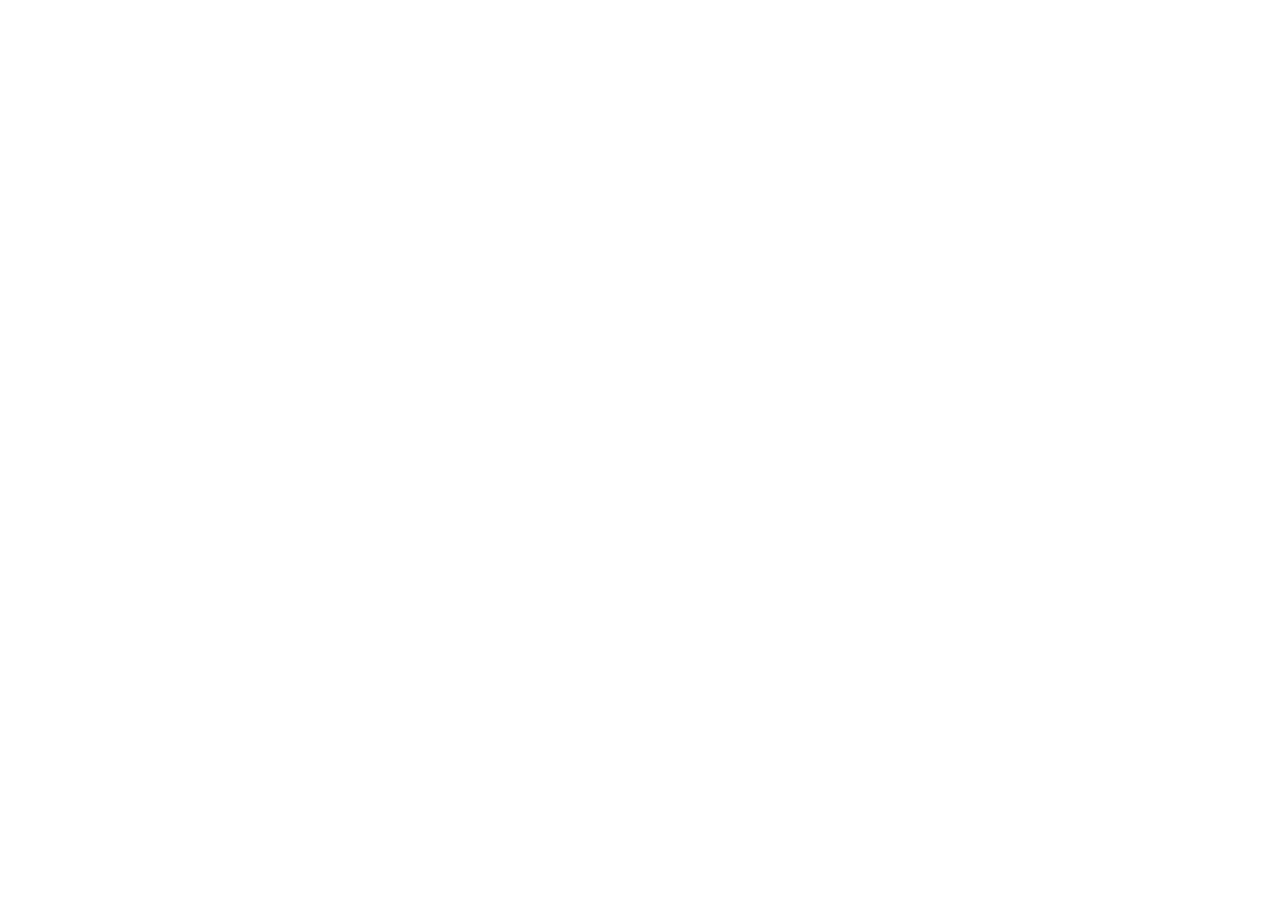
==== indox.html @ dcfecd45 "Rename indux.html to indox.html" ====
<!DOCTYPE html>
<html lang="es">
<head>
    <meta charset="UTF-8">
    <meta name="viewport" content="width=device-width, initial-scale=1.0">
    <title>Document</title>
</head>
<body>
    
</body>
</html>
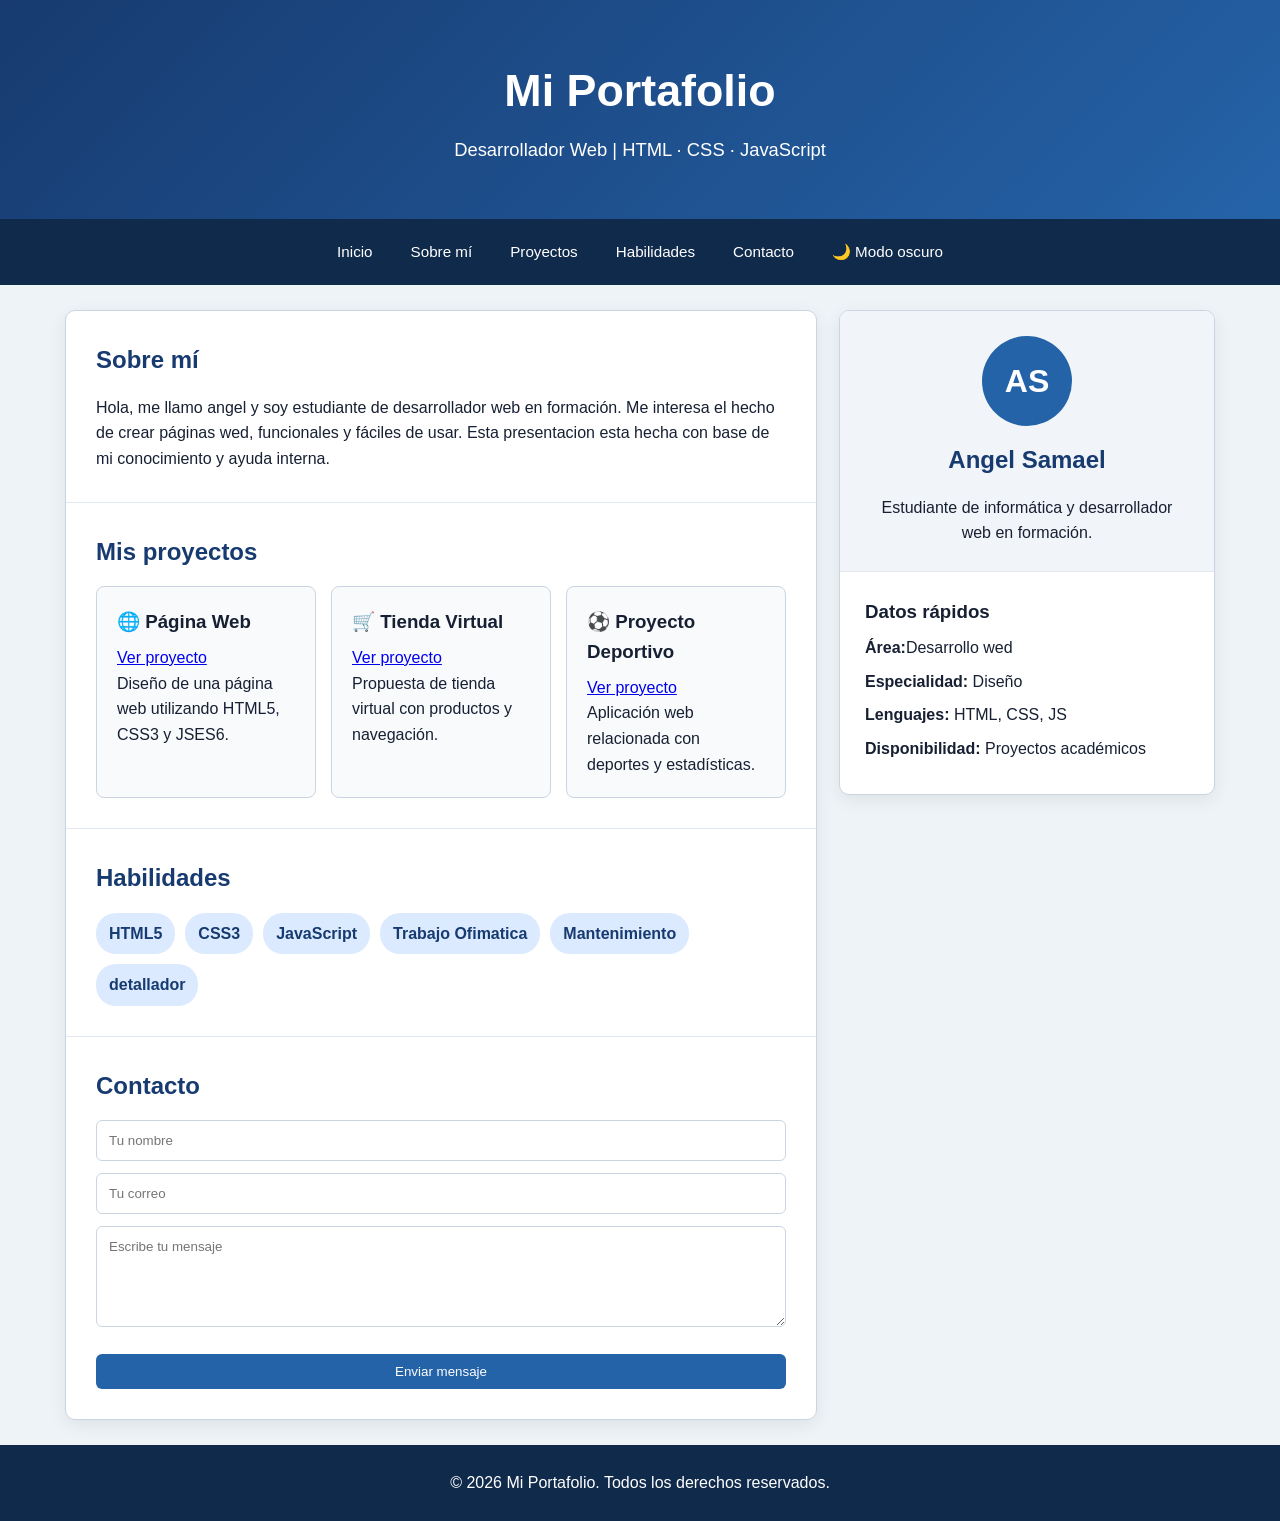
==== commit 145fdd55: "Add files via upload" ====
--- a/indox.html
+++ b/indox.html
@@ -3,9 +3,113 @@
 <head>
     <meta charset="UTF-8">
     <meta name="viewport" content="width=device-width, initial-scale=1.0">
-    <title>Document</title>
+    <title>Portafolio | Desarrollador Web</title>
+    <link rel="stylesheet" href="style.css">
 </head>
 <body>
-    
+
+    <header id="inicio">
+        <div class="contenedor">
+            <h1>Mi Portafolio</h1>
+            <p>Desarrollador Web | HTML · CSS · JavaScript</p>
+        </div>
+    </header>
+
+    <nav>
+        <div class="contenedor nav-contenedor">
+            <a href="#inicio">Inicio</a>
+            <a href="#sobre-mi">Sobre mí</a>
+            <a href="#proyectos">Proyectos</a>
+            <a href="#habilidades">Habilidades</a>
+            <a href="#contacto">Contacto</a>
+            <button id="modoBtn" type="button">🌙 Modo oscuro</button>
+        </div>
+    </nav>
+
+    <main class="contenedor layout">
+
+        <article>
+            <section id="sobre-mi" class="seccion">
+                <h2>Sobre mí</h2>
+                <p>
+                    Hola, me llamo angel y soy estudiante de desarrollador web en formación.
+                    Me interesa el hecho de crear páginas wed, funcionales y fáciles de usar.
+                    Esta presentacion esta hecha con base de mi conocimiento y ayuda interna.
+                </p>
+            </section>
+
+            <section id="proyectos" class="seccion">
+                <h2>Mis proyectos</h2>
+
+                <div class="proyectos">
+                    <div class="tarjeta">
+                        <h3>🌐 Página Web</h3>
+                        <a href="https://app.site123.com/manager/affiliate/abLandingOutsource.php?subject=&a=1&c_h=Crear+una+P%C3%A1gina+Web.+Es+f%C3%A1cil+y+gratis.&utm_source=google&utm_medium=cpc&utm_campaign=11811803948&utm_adgroupID=121892981502&keyword=crear%20sitio%20web&matchtype=p&network=g&placment=&target=&gad_source=1&gad_campaignid=11811803948&gbraid=0AAAAACwyhIf5mx6ucAZyJjUeC65mYlGoF&gclid=CjwKCAjwkaXUBhASEiwAZI3ds17dcnrUH4b4BUd49VwlvXPEz1qp3MKbd5qsofNpAG2YTDLsXRqw-BoC5uQQAvD_BwE&l=es&landingSystem=1" target="_blank" class="verProyecto">Ver proyecto</a>
+                        <p>Diseño de una página web utilizando HTML5, CSS3 y JSES6.</p>
+                     
+                    </div>
+
+                    <div class="tarjeta">
+                        <h3>🛒 Tienda Virtual</h3>
+                        <a href="https://www.amazon.com/s?k=envio+gratis+a+colombia&language=es_US&adgrpid=127387901244&hvadid=673107221016&hvdev=c&hvlocphy=1029295&hvnetw=g&hvqmt=b&hvrand=9774029803002576442&hvtargid=kwd-449457908070&hydadcr=966_1015168012&mcid=f10acabde5563890b86449297a8b3c34&tag=googleuscolom-20&ref=pd_sl_6hrpakvyai_b" target="_blank" class="verProyecto">Ver proyecto</a>
+                        <p>Propuesta de tienda virtual con productos y navegación.</p>
+        
+                    </div>
+
+                    <div class="tarjeta">
+                        <h3>⚽ Proyecto Deportivo</h3>
+                        <a href="https://www.overlyzer.com/de" target="_blank" class="verProyecto">Ver proyecto</a>
+                        <p>Aplicación web relacionada con deportes y estadísticas.</p>
+                        
+                    </div>
+                </div>
+            </section>
+
+            <section id="habilidades" class="seccion">
+                <h2>Habilidades</h2>
+                <div class="habilidades">
+                    <span>HTML5</span>
+                    <span>CSS3</span>
+                    <span>JavaScript</span>
+                    <span>Trabajo Ofimatica</span>
+                    <span>Mantenimiento</span>
+                    <span>detallador</span>
+                </div>
+            </section>
+
+            <section id="contacto" class="seccion">
+                <h2>Contacto</h2>
+                <form id="contactoForm">
+                    <input type="text" id="nombre" placeholder="Tu nombre" required>
+                    <input type="email" id="correo" placeholder="Tu correo" required>
+                    <textarea id="mensaje" rows="5" placeholder="Escribe tu mensaje" required></textarea>
+                    <button type="submit">Enviar mensaje</button>
+                </form>
+            </section>
+        </article>
+
+        <aside>
+            <div class="perfil">
+                <div class="avatar">AS</div>
+                <h2>Angel Samael</h2>
+                <p>Estudiante de informática y desarrollador web en formación.</p>
+            </div>
+
+            <div class="datos">
+                <h3>Datos rápidos</h3>
+                <p><strong>Área:</strong>Desarrollo wed</p>
+                <p><strong>Especialidad:</strong> Diseño</p>
+                <p><strong>Lenguajes:</strong> HTML, CSS, JS</p>
+                <p><strong>Disponibilidad:</strong> Proyectos académicos</p>
+            </div>
+        </aside>
+
+    </main>
+
+    <footer>
+        <p>&copy; <span id="anio"></span> Mi Portafolio. Todos los derechos reservados.</p>
+    </footer>
+
+    <script src="Scritp.js"></script>
 </body>
 </html>
--- a/style.css
+++ b/style.css
@@ -0,0 +1,261 @@
+* {
+    box-sizing: border-box;
+    margin: 0;
+    padding: 0;
+}
+
+html {
+    scroll-behavior: smooth;
+}
+
+body {
+    font-family: Arial, Helvetica, sans-serif;
+    background: #eef3f8;
+    color: #172033;
+    line-height: 1.6;
+}
+
+.contenedor {
+    width: 92%;
+    max-width: 1150px;
+    margin: auto;
+}
+
+header {
+    background: linear-gradient(135deg, #173b70, #2563a8);
+    color: white;
+    padding: 55px 0;
+    text-align: center;
+}
+
+header h1 {
+    font-size: 2.8rem;
+    margin-bottom: 8px;
+}
+
+header p {
+    font-size: 1.15rem;
+}
+
+nav {
+    background: #102a4c;
+    position: sticky;
+    top: 0;
+    z-index: 10;
+}
+
+.nav-contenedor {
+    display: flex;
+    align-items: center;
+    justify-content: center;
+    flex-wrap: wrap;
+    gap: 8px;
+    padding: 12px 0;
+}
+
+nav a,
+#modoBtn {
+    color: white;
+    text-decoration: none;
+    padding: 9px 15px;
+    border-radius: 6px;
+    border: none;
+    background: transparent;
+    cursor: pointer;
+    font-size: 0.95rem;
+}
+
+nav a:hover,
+#modoBtn:hover {
+    background: #2563a8;
+}
+
+.layout {
+    display: grid;
+    grid-template-columns: 2fr 1fr;
+    gap: 22px;
+    padding: 25px 0;
+}
+
+article,
+aside {
+    background: white;
+    border: 1px solid #cbd5e1;
+    border-radius: 10px;
+    box-shadow: 0 5px 18px rgba(0, 0, 0, 0.07);
+}
+
+.seccion {
+    padding: 30px;
+    border-bottom: 1px solid #e2e8f0;
+}
+
+.seccion:last-child {
+    border-bottom: none;
+}
+
+h2 {
+    color: #173b70;
+    margin-bottom: 15px;
+}
+
+.proyectos {
+    display: grid;
+    grid-template-columns: repeat(3, 1fr);
+    gap: 15px;
+}
+
+.tarjeta {
+    border: 1px solid #cbd5e1;
+    border-radius: 8px;
+    padding: 20px;
+    background: #f8fafc;
+}
+
+.tarjeta h3 {
+    margin-bottom: 8px;
+}
+
+.tarjeta button,
+form button {
+    margin-top: 15px;
+    padding: 10px 15px;
+    border: none;
+    border-radius: 6px;
+    background: #2563a8;
+    color: white;
+    cursor: pointer;
+}
+
+.tarjeta button:hover,
+form button:hover {
+    background: #173b70;
+}
+
+.habilidades {
+    display: flex;
+    flex-wrap: wrap;
+    gap: 10px;
+}
+
+.habilidades span {
+    background: #dbeafe;
+    color: #173b70;
+    padding: 8px 13px;
+    border-radius: 20px;
+    font-weight: bold;
+}
+
+form {
+    display: flex;
+    flex-direction: column;
+    gap: 12px;
+}
+
+form input,
+form textarea {
+    width: 100%;
+    padding: 12px;
+    border: 1px solid #cbd5e1;
+    border-radius: 6px;
+    font-family: inherit;
+}
+
+aside {
+    height: fit-content;
+    overflow: hidden;
+}
+
+.perfil,
+.datos {
+    padding: 25px;
+}
+
+.perfil {
+    text-align: center;
+    background: #f1f5f9;
+}
+
+.avatar {
+    width: 90px;
+    height: 90px;
+    margin: 0 auto 15px;
+    border-radius: 50%;
+    display: flex;
+    align-items: center;
+    justify-content: center;
+    background: #2563a8;
+    color: white;
+    font-size: 2rem;
+    font-weight: bold;
+}
+
+.datos {
+    border-top: 1px solid #e2e8f0;
+}
+
+.datos p {
+    margin: 8px 0;
+}
+
+footer {
+    background: #102a4c;
+    color: white;
+    text-align: center;
+    padding: 25px;
+}
+
+/* Modo oscuro */
+body.oscuro {
+    background: #111827;
+    color: #e5e7eb;
+}
+
+body.oscuro article,
+body.oscuro aside {
+    background: #1f2937;
+    border-color: #374151;
+}
+
+body.oscuro .seccion {
+    border-color: #374151;
+}
+
+body.oscuro h2 {
+    color: #93c5fd;
+}
+
+body.oscuro .tarjeta {
+    background: #111827;
+    border-color: #374151;
+}
+
+body.oscuro .perfil {
+    background: #182334;
+}
+
+body.oscuro .habilidades span {
+    background: #1e3a5f;
+    color: #bfdbfe;
+}
+
+body.oscuro form input,
+body.oscuro form textarea {
+    background: #111827;
+    color: white;
+    border-color: #4b5563;
+}
+
+body.oscuro .datos {
+    border-color: #374151;
+}
+
+@media (max-width: 850px) {
+    .layout {
+        grid-template-columns: 1fr;
+    }
+
+    .proyectos {
+        grid-template-columns: 1fr;
+    }
+}
